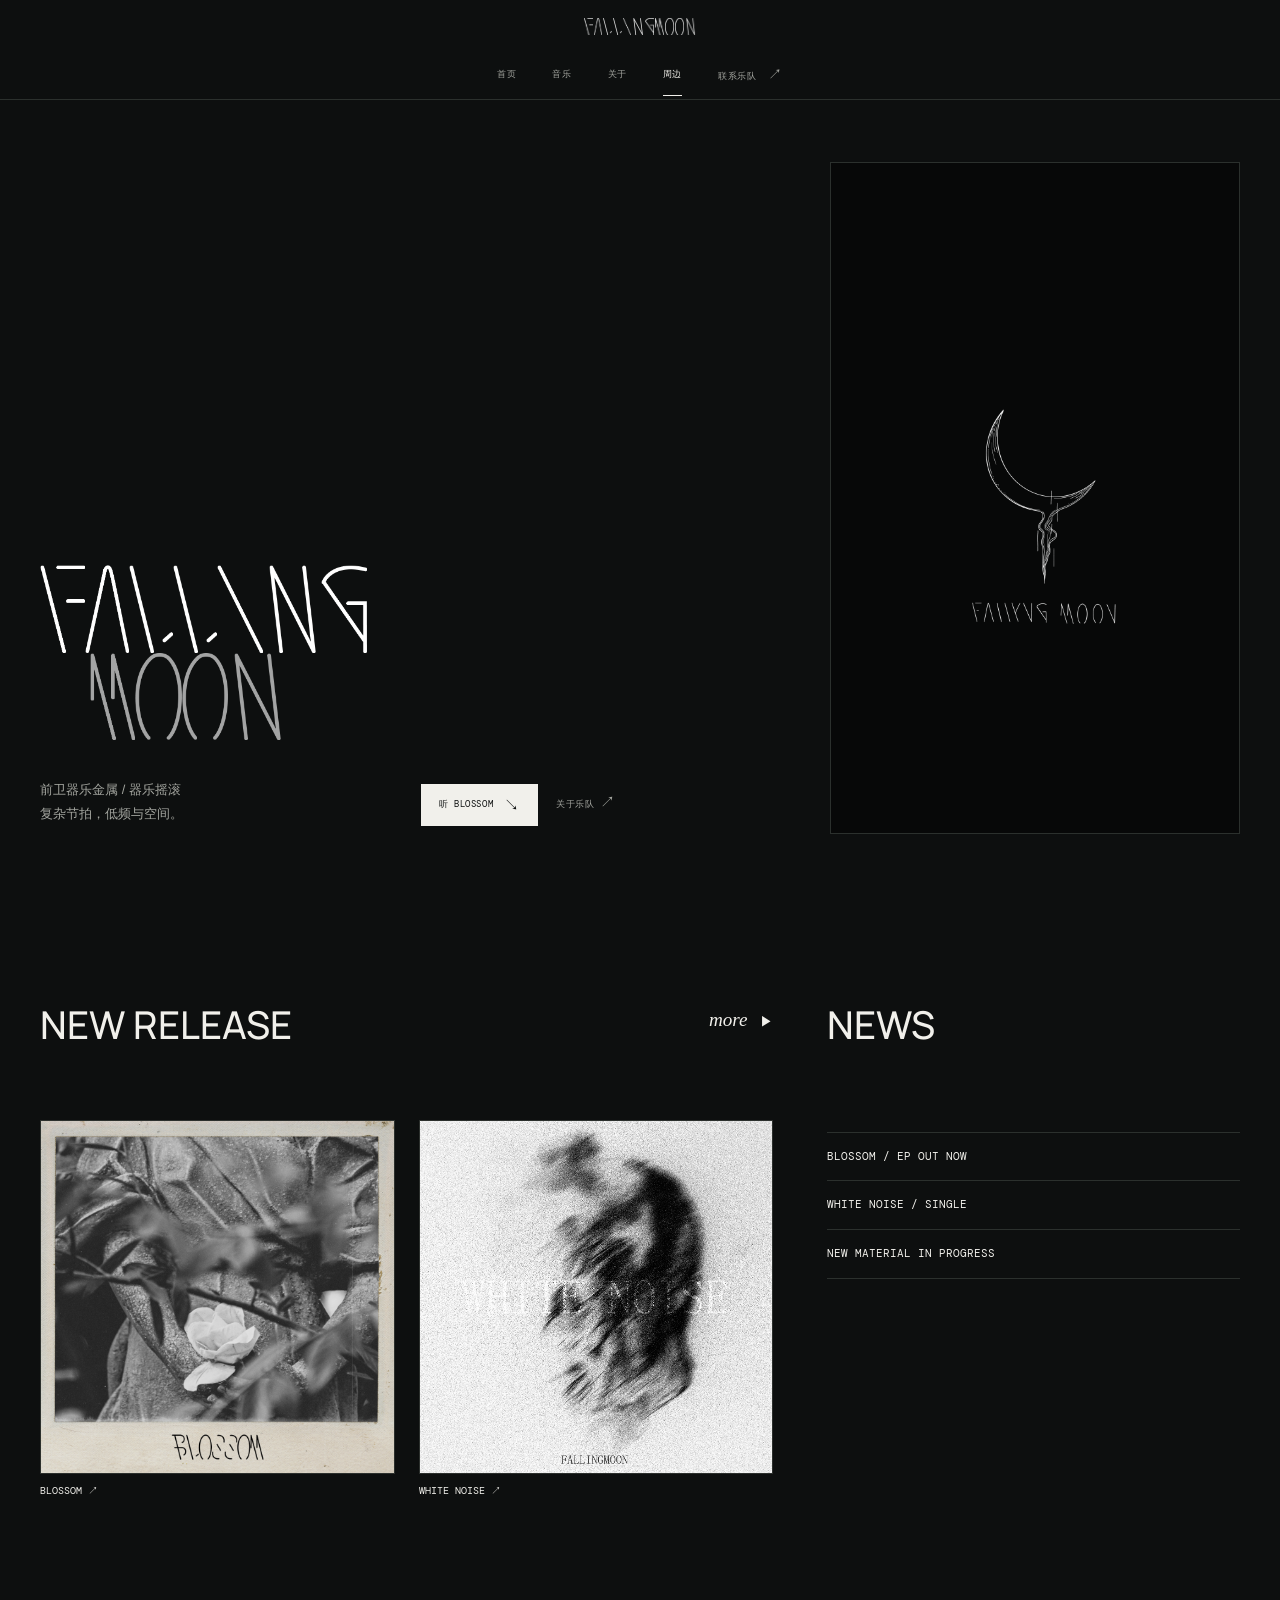
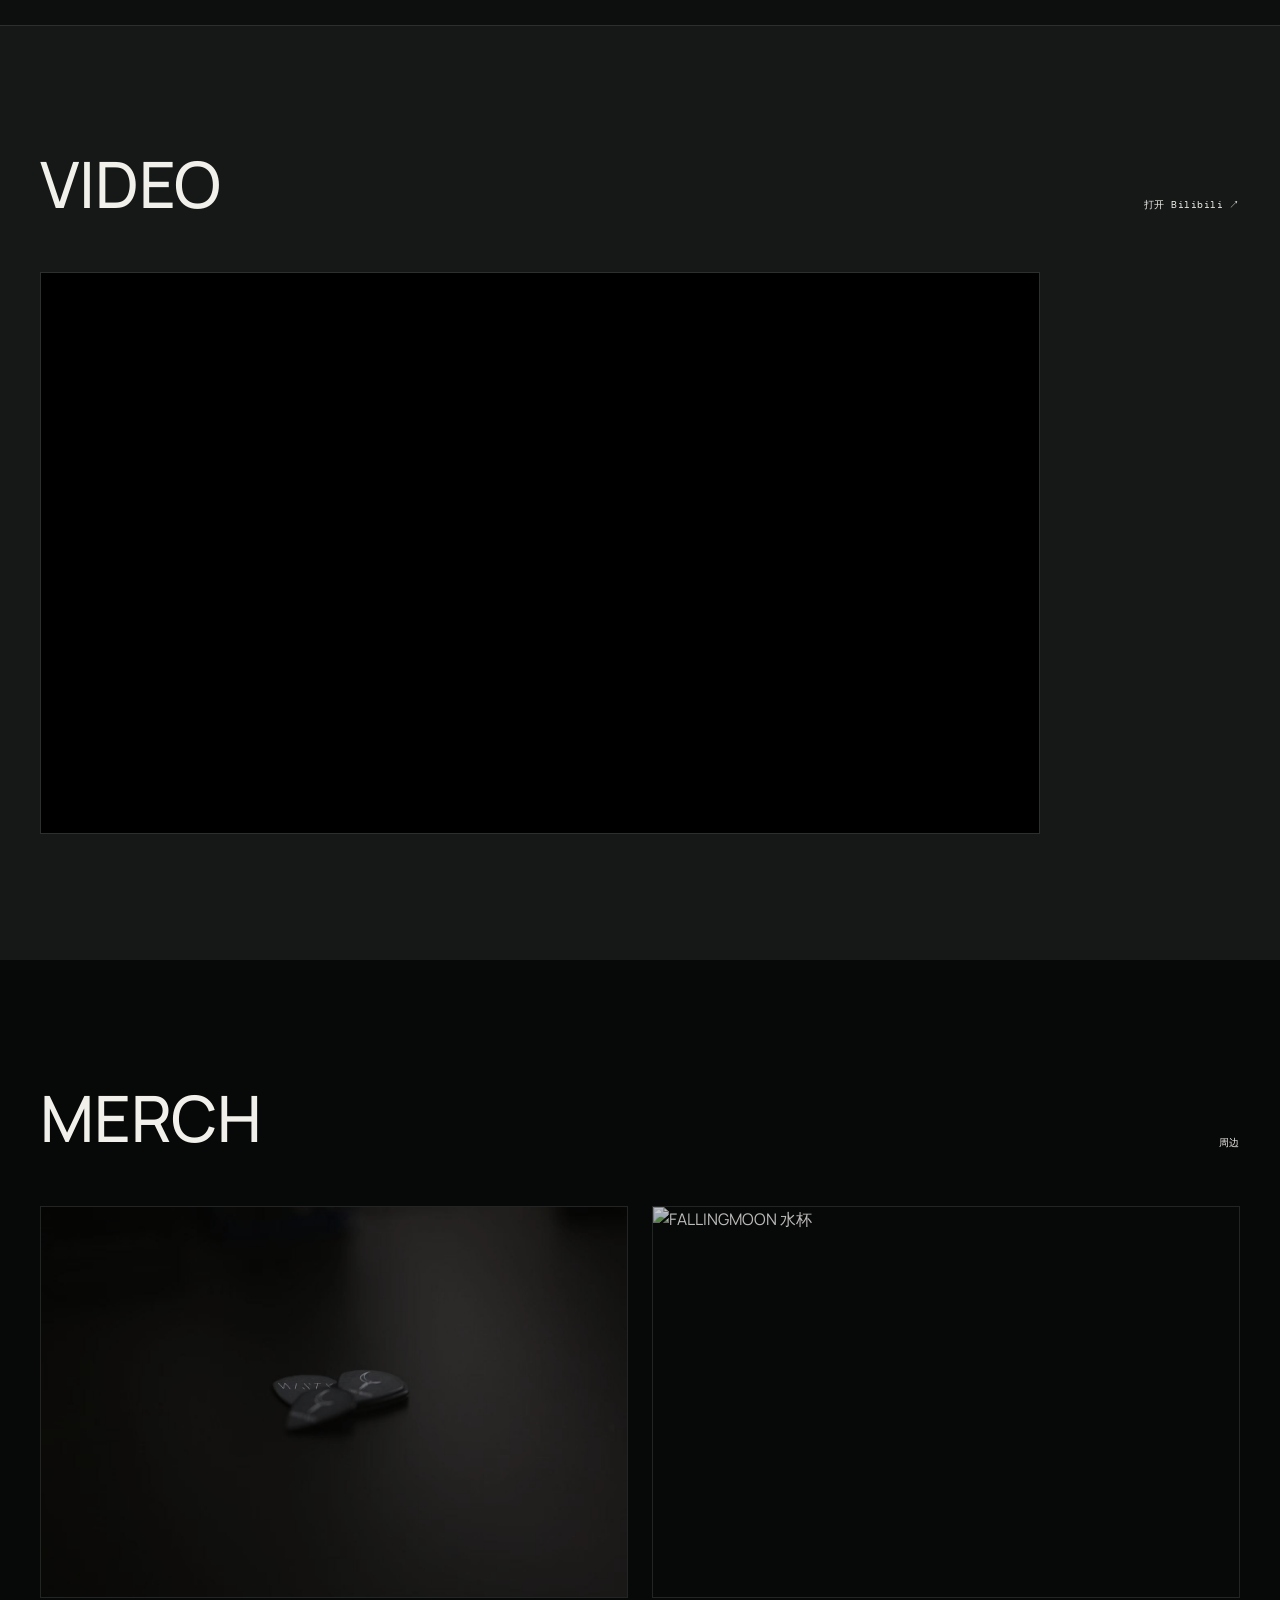
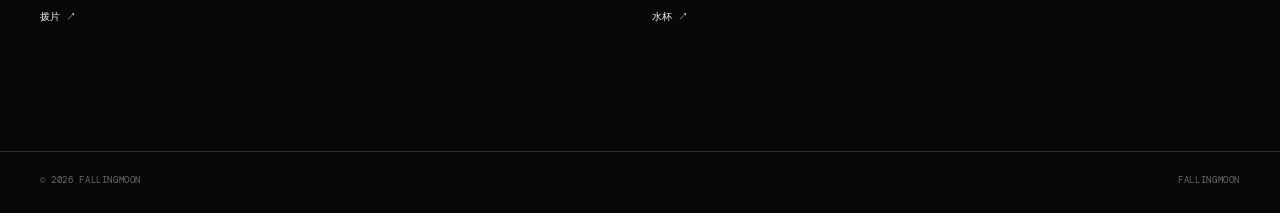
==== index.html @ 1faabf39 "Add files via upload" ====
<!doctype html>
<html lang="zh-CN">

<head>
  <meta charset="UTF-8">
  <meta name="viewport" content="width=device-width, initial-scale=1.0">
  <meta name="description" content="FALLINGMOON 官方网站。前卫器乐金属摇滚。">
  <meta name="theme-color" content="#0d0f0f">
  <meta property="og:title" content="FALLINGMOON — Official">
  <meta property="og:description" content="Progressive instrumental metal rock from China.">
  <meta property="og:type" content="website">
  <title>FALLINGMOON — Official</title>
  <link rel="icon" type="image/png" href="img/FALLINGMOON.png">
  <link rel="stylesheet" href="styles.css">
</head>

<body>
  <header class="site-header" id="siteHeader">
    <nav class="site-nav shell" aria-label="主导航">
      <a class="brand" href="#top" aria-label="回到首页">
        <span class="brand__name brand__glyph-word" data-glyph-word="FALLINGMOON" aria-label="FALLINGMOON"></span>
      </a>

      <button class="menu-toggle" id="menuToggle" type="button" aria-label="打开导航" aria-expanded="false">
        <span></span><span></span>
      </button>

      <div class="nav-panel" id="navPanel">
        <a class="nav-link is-active" href="index.html">首页</a>
        <a class="nav-link" href="music.html">音乐</a>
        <a class="nav-link" href="about.html">关于</a>
        <a class="nav-link" href="#merch">周边</a>
        <a class="nav-link nav-link--contact" href="contact.html">联系乐队 <span>↗</span></a>
      </div>

    </nav>
  </header>

  <main id="top">
    <section class="hero" aria-labelledby="heroTitle">
      <div class="hero__image-wrap" aria-hidden="true">
        <img class="hero__image" src="img/FALLINGMOON.png" alt="FALLINGMOON 标志图">
      </div>
      <div class="hero__content shell">
        <h1 class="hero__title" id="heroTitle" aria-label="FALLINGMOON">
          <span class="hero__glyph-row" data-glyph-word="FALLING" aria-hidden="true"></span>
          <span class="hero__glyph-row hero__glyph-row--outline" data-glyph-word="MOON" aria-hidden="true"></span>
        </h1>
        <div class="hero__bottom">
          <p class="hero__lead">前卫器乐金属 / 器乐摇滚<br>复杂节拍，低频与空间。</p>
          <div class="hero__actions">
            <a class="button button--dark" href="#music">听 BLOSSOM <span>↘</span></a>
            <a class="text-link" href="about.html">关于乐队 <span>↗</span></a>
          </div>
        </div>
      </div>
    </section>

    <section class="section music-section" id="music" aria-labelledby="musicTitle">
      <div class="shell">
        <div class="home-overview reveal">
          <article class="overview-block overview-release">
            <div class="overview-heading"><h2 id="musicTitle">NEW RELEASE</h2><a href="music.html" aria-label="查看全部音乐">more <span>▶</span></a></div>
            <div class="release-gallery" id="release-details">
              <a class="release-gallery__item" href="music.html"><img src="img/封面/EP/BLOSSOM.jpg" alt="BLOSSOM EP 封面"><span>BLOSSOM ↗</span></a>
              <a class="release-gallery__item" href="music.html"><img src="img/封面/单曲/WHITE NOISE_封面.jpg" alt="WHITE NOISE 单曲封面"><span>WHITE NOISE ↗</span></a>
            </div>
          </article>

          <article class="overview-block overview-news">
            <div class="overview-heading"><h2>NEWS</h2></div>
            <ul>
              <li><a href="#release-details">BLOSSOM / EP OUT NOW</a></li>
              <li><a href="#release-details">WHITE NOISE / SINGLE</a></li>
              <li><a href="about.html">NEW MATERIAL IN PROGRESS</a></li>
            </ul>
          </article>
        </div>
      </div>
    </section>

    <section class="video-section section" id="video" aria-labelledby="videoTitle">
      <div class="shell">
        <div class="section-heading section-heading--row">
          <h2 id="videoTitle">VIDEO</h2>
          <a class="section-link" href="https://www.bilibili.com/video/BV14JcdehEM6/" target="_blank" rel="noopener">打开 Bilibili ↗</a>
        </div>
        <div class="video-frame">
          <iframe src="https://player.bilibili.com/player.html?bvid=BV14JcdehEM6&amp;page=1&amp;danmaku=0" title="FALLINGMOON 视频" scrolling="no" border="0" frameborder="no" framespacing="0" allowfullscreen="true"></iframe>
        </div>
      </div>
    </section>

    <section class="merch-section section" id="merch" aria-labelledby="merchTitle">
      <div class="shell">
        <div class="section-heading section-heading--row">
          <h2 id="merchTitle">MERCH</h2>
          <span class="section-link">周边</span>
        </div>
        <div class="merch-grid">
          <a class="merch-card merch-card--pick" href="周边物料/拨片.jpg" target="_blank" rel="noopener">
            <img src="周边物料/拨片.jpg" alt="FALLINGMOON 拨片">
            <span>拨片 ↗</span>
          </a>
          <a class="merch-card merch-card--cup" href="周边物料/水杯.jpg" target="_blank" rel="noopener">
            <img src="周边物料/水杯.jpg" alt="FALLINGMOON 水杯">
            <span>水杯 ↗</span>
          </a>
        </div>
      </div>
    </section>
  </main>

  <footer class="site-footer">
    <div class="shell site-footer__inner">
      <span>© 2026 FALLINGMOON</span>
      <span>FALLINGMOON</span>
    </div>
  </footer>

  <script src="script.js"></script>
</body>

</html>
---- styles.css ----
@import url('https://fonts.googleapis.com/css2?family=DM+Mono:wght@400;500&family=Manrope:wght@400;500;600;700;800&display=swap');

:root {
  --paper: #f0efeb;
  --ink: #111211;
  --soft: #62635e;
  --muted: #8e8f88;
  --line: #d5d4ce;
  --dark: #111211;
  --dark-soft: #1a1b1a;
  --dark-line: rgba(240, 239, 235, 0.18);
  --red: var(--ink);
  --shell: min(1180px, calc(100% - 88px));
  --sans: 'Manrope', 'Microsoft YaHei', 'PingFang SC', Arial, sans-serif;
  --mono: 'DM Mono', 'Microsoft YaHei', 'PingFang SC', monospace;
  --ease: cubic-bezier(0.22, 1, 0.36, 1);
}

* { box-sizing: border-box; }
html { overflow-x: hidden; scroll-behavior: smooth; font-size: 16px; }
body { margin: 0; overflow-x: hidden; color: var(--ink); background: var(--paper); font-family: var(--sans); line-height: 1.5; -webkit-font-smoothing: antialiased; }
body.nav-open { overflow: hidden; }
::selection { color: var(--paper); background: var(--red); }
a { color: inherit; text-decoration: none; }
button { font: inherit; }
img { display: block; max-width: 100%; }
.shell { width: var(--shell); margin-inline: auto; }

.brand__name, .nav-link, .header-cta, .button, .text-link, .release-feature__meta, .release-card__number, .live-row__date span, .site-footer {
  font-family: var(--mono);
  letter-spacing: 0.07em;
  text-transform: uppercase;
}

.site-header { position: relative; z-index: 20; border-bottom: 1px solid var(--line); color: var(--ink); background: var(--paper); }
.site-nav { position: relative; display: grid; grid-template-columns: 1fr auto 1fr; grid-template-rows: auto auto; align-items: center; padding-top: 22px; }
.site-nav::before { position: absolute; top: 0; left: 50%; width: 1px; height: 8px; background: var(--line); content: ''; }
.brand { grid-column: 2; display: inline-flex; align-items: center; justify-content: center; gap: 9px; width: fit-content; margin: 0 auto 18px; }
.brand__name { color: var(--ink); font-size: 0.78rem; letter-spacing: 0.17em; }
.brand__glyph-word { display: flex; align-items: center; height: 17px; gap: 1px; }
.brand__glyph-word img { width: auto; height: 100%; filter: none; opacity: 0.9; }
.nav-panel { grid-column: 1 / -1; display: flex; align-items: center; justify-content: center; gap: 42px; padding: 13px 0 15px; border-top: 1px solid var(--line); }
.nav-link { position: relative; color: var(--soft); font-size: 0.59rem; transition: color 0.25s ease; }
.nav-link:hover, .nav-link.is-active { color: var(--ink); }
.nav-link.is-active::after { position: absolute; right: 0; bottom: -16px; left: 0; height: 1px; background: var(--ink); content: ''; }
.nav-link small { display: none; }
.nav-link--contact { color: var(--red); }
.nav-link span, .header-cta span { margin-left: 6px; font-family: var(--sans); font-size: 0.9rem; }
.header-cta { position: absolute; right: 0; bottom: 16px; color: var(--soft); font-size: 0.57rem; transition: color 0.25s ease; }
.header-cta:hover { color: var(--ink); }
.menu-toggle { display: none; }

.hero { position: relative; min-height: 720px; height: min(88vh, 840px); overflow: hidden; color: var(--paper); background: var(--dark); }
.hero__image-wrap { position: absolute; z-index: 0; top: 68px; right: 0; bottom: 0; width: min(54vw, 690px); overflow: hidden; background: var(--dark-soft); }
.hero__image-wrap::after { position: absolute; inset: 0; background: rgba(17, 18, 17, 0.08); content: ''; pointer-events: none; }
.hero__image { width: 100%; height: 100%; object-fit: cover; filter: grayscale(0.3) saturate(0.75) contrast(1.06); transform: scale(1.02); transition: transform 1.2s var(--ease); }
.hero:hover .hero__image { transform: scale(1.04); }
.hero__content { position: relative; z-index: 1; display: flex; flex-direction: column; height: 100%; padding-top: 100px; padding-bottom: 45px; }
.hero__title { display: flex; flex-direction: column; gap: 0; width: 55%; margin: auto 0 43px -5px; font-size: clamp(4.8rem, 10vw, 10.2rem); line-height: 0.76; }
.hero__title .hero__glyph-row { display: flex; align-items: stretch; height: 0.76em; gap: 0; margin-left: 0 !important; color: initial; -webkit-text-stroke: 0; }
.hero__title .hero__glyph-row--outline { margin-left: 0.43em !important; opacity: 0.76; }
.hero__glyph-row img { width: auto; height: 100%; filter: invert(1); object-fit: contain; }
.hero__bottom { display: flex; align-items: flex-end; justify-content: space-between; width: 53%; gap: 25px; }
.hero__lead { margin: 0; color: rgba(240, 239, 235, 0.72); font-size: 0.87rem; line-height: 1.9; }
.hero__actions { display: flex; align-items: center; gap: 20px; }
.button { display: inline-flex; align-items: center; justify-content: center; gap: 11px; min-height: 42px; padding: 0 17px; border: 1px solid transparent; font-size: 0.58rem; transition: background 0.3s ease, color 0.3s ease, transform 0.3s var(--ease); }
.button:hover { transform: translateY(-2px); }
.button span, .text-link span { font-family: var(--sans); font-size: 0.95rem; line-height: 0; }
.button--lime { color: var(--ink); background: var(--paper); }
.button--lime:hover { color: var(--paper); background: var(--red); }
.button--dark { color: var(--paper); border-color: rgba(240, 239, 235, 0.45); background: transparent; }
.button--dark:hover { color: var(--ink); border-color: var(--paper); background: var(--paper); }
.text-link { color: rgba(240, 239, 235, 0.66); font-size: 0.58rem; transition: color 0.25s ease; }
.text-link:hover { color: var(--paper); }
.hero__stamp { display: none; }
.section { padding: 150px 0; }
.music-section, .live-section { background: var(--paper); }
.section-heading { position: relative; margin-bottom: 74px; }
.section-heading h2 { max-width: 820px; margin: 0; color: var(--ink); font-size: clamp(2.5rem, 5vw, 5rem); font-weight: 500; letter-spacing: 0; line-height: 1; }
.section-heading h2 span { color: var(--muted); font-size: 0.38em; font-weight: 400; letter-spacing: 0; }

.release-feature { display: grid; grid-template-columns: minmax(320px, 0.92fr) minmax(390px, 1.08fr); min-height: 500px; background: transparent; }
.release-feature__visual { position: relative; min-height: 500px; overflow: hidden; background: #d8d7d1; }
.release-feature__visual::after { position: absolute; inset: 0; background: rgba(17, 18, 17, 0.05); content: ''; }
.release-feature__visual img { width: 100%; height: 100%; object-fit: cover; transition: transform 1s var(--ease); }
.release-feature:hover .release-feature__visual img { transform: scale(1.03); }
.release-feature__index, .release-feature__badge { position: absolute; z-index: 1; color: var(--ink); font-family: var(--mono); font-size: 0.57rem; letter-spacing: 0.08em; }
.release-feature__index { top: 18px; left: 19px; }
.release-feature__badge { right: 19px; bottom: 18px; color: var(--paper); }
.release-feature__body { display: flex; flex-direction: column; justify-content: space-between; padding: 22px 0 10px 72px; }
.release-feature__meta { display: flex; gap: 17px; color: var(--muted); font-size: 0.57rem; }
.release-glyph-title { display: flex; align-items: stretch; height: clamp(4rem, 8.4vw, 8rem); gap: 1px; margin: 35px 0 0 -4px !important; }
.release-glyph-title img { width: auto; height: 100%; filter: none; object-fit: contain; }
.release-glyph-title--small { height: 1.35rem; margin: 8px 0 0 !important; }
.release-feature__desc { max-width: 400px; margin: 28px 0 0; color: var(--soft); font-size: 0.86rem; line-height: 1.9; }
.release-feature__rule { width: 100%; height: 1px; margin-top: auto; background: var(--line); }
.release-feature__footer { display: flex; align-items: flex-end; justify-content: space-between; gap: 20px; padding-top: 23px; }
.release-feature__footer p { margin: 7px 0 0; color: var(--soft); font-size: 0.63rem; }
.release-feature__footer .button--dark { color: var(--ink); border-color: var(--ink); }
.release-feature__footer .button--dark:hover { color: var(--paper); border-color: var(--ink); background: var(--ink); }

.release-grid { display: grid; grid-template-columns: minmax(280px, 0.7fr) minmax(260px, 0.3fr); gap: 55px; margin-top: 105px; }
.release-card__image { position: relative; aspect-ratio: 1.6; overflow: hidden; background: #dddcd6; }
.release-card__image img { width: 100%; height: 100%; object-fit: cover; filter: grayscale(0.68); transition: transform 0.9s var(--ease), filter 0.5s ease; }
.release-card:hover .release-card__image img { transform: scale(1.04); filter: grayscale(0); }
.release-card__number { position: absolute; top: 15px; left: 17px; color: var(--ink); font-size: 0.57rem; }
.release-card__play { position: absolute; right: 17px; bottom: 15px; display: grid; width: 35px; height: 35px; place-items: center; color: var(--paper); background: var(--ink); font-size: 0.95rem; transition: transform 0.3s var(--ease), background 0.3s ease; }
.release-card__play:hover { color: var(--ink); background: var(--paper); transform: rotate(45deg); }
.release-card__info { display: flex; align-items: flex-start; justify-content: space-between; padding-top: 15px; }
.release-card__info h3 { margin: 8px 0 0; color: var(--ink); font-size: 1.32rem; font-weight: 500; letter-spacing: 0; }
.release-card__arrow { color: var(--ink); font-size: 1.1rem; }
.release-note { display: flex; flex-direction: column; justify-content: space-between; padding: 12px 0 5px; border-top: 1px solid var(--line); }
.release-note__mark { color: var(--ink); font-family: Georgia, serif; font-size: 4rem; line-height: 0.6; }
.release-note p { margin: 0; color: var(--ink); font-size: 0.94rem; line-height: 1.85; }

.about-section { display: grid; grid-template-columns: minmax(400px, 0.9fr) minmax(420px, 1.1fr); align-items: stretch; padding: 0; color: var(--paper); background: var(--dark); }
.about-section__image { position: relative; min-height: 730px; overflow: hidden; }
.about-section__image::after { position: absolute; inset: 0; background: rgba(17, 18, 17, 0.2); content: ''; }
.about-section__image img { width: 100%; height: 100%; object-fit: cover; filter: grayscale(1) contrast(1.1); }
.about-section__body { display: flex; flex-direction: column; justify-content: center; padding-top: 90px; padding-bottom: 90px; }
.about-section__body h2 { max-width: 650px; margin: 0 0 30px; color: var(--paper); font-size: clamp(2.5rem, 5vw, 4.8rem); font-weight: 500; letter-spacing: 0; line-height: 1; }
.about-section__body h2 em, .contact-section h2 em { color: var(--paper); font-style: normal; }
.about-section__copy { max-width: 440px; color: rgba(240, 239, 235, 0.66); font-size: 0.85rem; line-height: 2; }
.about-section__facts { display: grid; grid-template-columns: repeat(3, 1fr); gap: 18px; max-width: 550px; margin-top: 63px; padding-top: 17px; border-top: 1px solid var(--dark-line); }
.about-section__facts strong { display: block; color: var(--paper); font-size: 0.66rem; font-weight: 400; line-height: 1.7; }

.section-heading--row { display: flex; align-items: flex-end; justify-content: space-between; }
.live-list { border-top: 1px solid var(--line); }
.live-row { display: grid; grid-template-columns: 150px 1fr 150px; align-items: center; gap: 22px; min-height: 108px; border-bottom: 1px solid var(--line); transition: padding 0.3s var(--ease), background 0.3s ease; }
.live-row:hover { padding-inline: 14px; background: #e7e6e0; }
.live-row__date { display: flex; align-items: baseline; gap: 9px; }
.live-row__date strong { color: var(--ink); font-size: 2.65rem; font-weight: 500; letter-spacing: 0; line-height: 1; }
.live-row__date span { color: var(--muted); font-size: 0.56rem; }
.live-row__place strong { display: block; color: var(--ink); font-size: 0.93rem; font-weight: 500; letter-spacing: 0; }
.live-row__place span { display: block; margin-top: 5px; color: var(--soft); font-size: 0.71rem; }
.live-row__link { justify-self: end; color: var(--ink); font-family: var(--mono); font-size: 0.6rem; }
.live-row__link span { margin-left: 6px; font-family: var(--sans); font-size: 0.95rem; }
.live-row__link:hover { color: var(--red); }
.live-row__link--muted { color: var(--muted); }

.contact-section { position: relative; min-height: 590px; overflow: hidden; color: var(--ink); background: var(--paper); }
.contact-section__orbit { display: none; }
.contact-section__inner { display: flex; flex-direction: column; justify-content: center; min-height: 590px; }
.contact-section h2 { max-width: 650px; margin: 0 0 25px; color: var(--ink); font-size: clamp(2.6rem, 5vw, 5.2rem); font-weight: 500; letter-spacing: 0; line-height: 1; }
.contact-section h2 em { color: var(--ink); }
.contact-section__copy { max-width: 360px; margin: 0; color: var(--soft); font-size: 0.84rem; line-height: 1.9; }
.contact-section__email { width: fit-content; margin-top: 38px; padding-bottom: 6px; color: var(--ink); border-bottom: 1px solid var(--ink); font-family: var(--mono); font-size: clamp(0.63rem, 1.15vw, 0.84rem); letter-spacing: 0.05em; }
.contact-section__email span { margin-left: 8px; font-family: var(--sans); font-size: 1rem; }
.contact-section__links { display: flex; gap: 22px; margin-top: 38px; }
.contact-section__links a { color: var(--soft); font-family: var(--mono); font-size: 0.58rem; transition: color 0.25s ease; }
.contact-section__links a:hover { color: var(--ink); }
.contact-section__links span { margin-left: 4px; color: var(--ink); font-family: var(--sans); font-size: 0.86rem; }

.site-footer { padding: 22px 0 25px; color: var(--muted); background: var(--dark); font-size: 0.55rem; }
.site-footer__inner { display: flex; justify-content: space-between; gap: 20px; }
.reveal, .reveal.is-visible { opacity: 1; transform: none; }

.music-section .section-heading, .music-section .release-feature, .music-section .release-grid { display: none; }
.home-overview { display: grid; grid-template-columns: 1.18fr 0.84fr 1.16fr; gap: 68px; min-height: 520px; }
.overview-heading { display: flex; align-items: flex-start; justify-content: space-between; min-height: 58px; }
.overview-heading h2 { margin: 0; color: var(--ink); font-size: clamp(2rem, 3.1vw, 3.35rem); font-weight: 500; letter-spacing: 0; line-height: 0.98; }
.overview-heading a, .overview-more { color: var(--ink); font-family: Georgia, serif; font-size: 1.2rem; font-style: italic; }
.overview-heading a span, .overview-more span { display: inline-block; margin-left: 8px; font-family: var(--sans); font-size: 0.82rem; font-style: normal; }
.overview-release__cover { display: block; width: min(100%, 300px); margin: 105px auto 0; }
.overview-release__cover img { width: 100%; aspect-ratio: 1; object-fit: cover; filter: grayscale(0.4); transition: transform 0.8s var(--ease), filter 0.5s ease; }
.overview-release__cover:hover img { filter: grayscale(0); transform: translateY(-6px); }
.overview-release__caption { display: flex; align-items: flex-end; justify-content: space-between; width: min(100%, 300px); margin: 10px auto 0; color: var(--ink); font-family: var(--mono); font-size: 0.72rem; }
.release-glyph-title--tiny { height: 1.55rem; margin: 0 !important; }
.overview-live__event { display: flex; flex-direction: column; gap: 8px; margin-top: 113px; color: var(--ink); }
.overview-live__event span, .overview-live__event small { color: var(--soft); font-family: var(--mono); font-size: 0.68rem; }
.overview-live__event strong { font-size: 1rem; font-weight: 500; }
.overview-live__event small { font-family: var(--sans); font-size: 0.78rem; }
.overview-more { display: inline-block; margin-top: 116px; font-size: 1rem; }
.overview-news ul { margin: 112px 0 0; padding: 0; list-style: none; }
.overview-news li { display: block; padding: 16px 0; border-bottom: 1px solid var(--line); color: var(--ink); font-family: var(--mono); font-size: 0.66rem; }
.overview-news li:first-child { border-top: 1px solid var(--line); }
.overview-news li a { transition: color 0.25s ease; }
.overview-news li a:hover { color: var(--red); }
.release-gallery { display: grid; grid-template-columns: 1.28fr 0.86fr; align-items: start; gap: 42px; max-width: 920px; margin-top: 110px; }
.release-gallery__item { position: relative; display: block; overflow: hidden; }
.release-gallery__item img { width: 100%; aspect-ratio: 1.12; object-fit: cover; filter: grayscale(0.52); transition: transform 0.8s var(--ease), filter 0.5s ease; }
.release-gallery__item--large img { aspect-ratio: 1.48; }
.release-gallery__item:hover img { filter: grayscale(0); transform: scale(1.03); }
.release-gallery__item span { display: block; margin-top: 10px; color: var(--ink); font-family: var(--mono); font-size: 0.61rem; }

@media (max-width: 980px) {
  :root { --shell: min(100% - 48px, 760px); }
  .nav-panel { gap: 25px; }
  .header-cta { display: none; }
  .hero__image-wrap { width: 55vw; }
  .hero__title { width: 55%; }
  .release-feature { grid-template-columns: 0.82fr 1.18fr; }
  .release-feature__body { padding-left: 42px; }
  .about-section { grid-template-columns: 0.84fr 1.16fr; }
  .about-section__body { padding-inline: 48px; }
}

@media (max-width: 720px) {
  :root { --shell: calc(100% - 40px); }
  .site-nav { display: flex; height: 68px; padding: 0; }
  .site-nav::before { display: none; }
  .brand { margin: 0; }
  .brand__glyph-word { height: 15px; }
  .menu-toggle { position: relative; z-index: 3; display: block; width: 38px; height: 38px; margin-left: auto; padding: 0; border: 1px solid var(--line); background: transparent; color: var(--ink); cursor: pointer; }
  .menu-toggle span { display: block; width: 14px; height: 1px; margin: 5px auto; background: currentColor; transition: transform 0.3s var(--ease); }
  .menu-toggle.is-open span:first-child { transform: translateY(3px) rotate(45deg); }
  .menu-toggle.is-open span:last-child { transform: translateY(-3px) rotate(-45deg); }
  .nav-panel { position: fixed; z-index: 2; inset: 0; display: flex; flex-direction: column; align-items: flex-start; justify-content: center; gap: 25px; padding: 40px; border: 0; background: var(--paper); transform: translateX(100%); transition: transform 0.55s var(--ease); }
  .nav-panel.is-open { transform: translateX(0); }
  .nav-link { color: var(--ink); font-family: var(--sans); font-size: 1.03rem; font-weight: 500; }
  .nav-link small { display: inline; margin-left: 7px; color: var(--red); font-family: var(--mono); font-size: 0.57rem; }
  .nav-link.is-active::after { bottom: -7px; }
  .hero { min-height: 730px; height: calc(100svh - 68px); }
  .hero__image-wrap { top: 158px; right: 20px; bottom: auto; width: calc(100% - 40px); height: 360px; }
  .hero__content { position: relative; padding-top: 43px; padding-bottom: 32px; }
  .hero__title { display: none; }
  .hero__bottom { position: absolute; right: 0; bottom: 30px; left: 0; display: block; width: 100%; }
  .hero__lead { font-size: 0.82rem; }
  .hero__actions { align-items: flex-start; flex-direction: column; gap: 16px; margin-top: 22px; }
  .section { padding: 91px 0; }
  .section-heading { margin-bottom: 47px; }
  .section-heading h2 { font-size: clamp(2.5rem, 13vw, 4.3rem); }
  .release-feature { display: block; min-height: 0; }
  .release-feature__visual { min-height: 0; aspect-ratio: 1 / 1.05; }
  .release-feature__body { min-height: 405px; padding: 28px 0 0; }
  .release-glyph-title { height: clamp(3.7rem, 20vw, 6.1rem); }
  .release-glyph-title--small { height: 1.1rem; }
  .release-feature__desc { margin-top: 21px; font-size: 0.82rem; }
  .release-feature__footer { align-items: flex-start; flex-direction: column; padding-top: 18px; }
  .release-feature__footer .button { width: 100%; }
  .release-grid { grid-template-columns: 1fr; gap: 42px; margin-top: 82px; }
  .release-card__image { aspect-ratio: 1.3; }
  .release-note { min-height: 170px; }
  .about-section { display: block; }
  .about-section__image { min-height: 420px; }
  .about-section__body { min-height: 610px; padding-top: 78px; padding-bottom: 78px; }
  .about-section__body h2 { font-size: clamp(2.5rem, 13vw, 4.3rem); }
  .about-section__facts { grid-template-columns: 1fr 1fr; gap: 25px 14px; margin-top: 50px; }
  .about-section__facts div:last-child { grid-column: 1 / -1; }
  .section-heading--row { display: block; }
  .live-row { grid-template-columns: 1fr auto; gap: 11px 18px; min-height: 148px; padding: 19px 0; }
  .live-row:hover { padding-inline: 0; background: transparent; }
  .live-row__date { grid-column: 1 / -1; }
  .live-row__date strong { font-size: 2.2rem; }
  .live-row__link { grid-column: 2; justify-self: end; }
  .contact-section, .contact-section__inner { min-height: 600px; }
  .contact-section__inner { padding-top: 82px; padding-bottom: 82px; }
  .contact-section h2 { font-size: clamp(2.7rem, 14vw, 4.5rem); }
  .contact-section__email { margin-top: 34px; font-size: 0.62rem; }
  .contact-section__links { flex-wrap: wrap; gap: 15px 18px; margin-top: 35px; }
  .site-footer__inner { flex-direction: column; gap: 8px; }

  .home-overview { grid-template-columns: 1fr; gap: 80px; min-height: 0; }
  .overview-heading { min-height: 46px; }
  .overview-release__cover { margin-top: 46px; }
  .overview-live__event { margin-top: 50px; }
  .overview-more { margin-top: 44px; }
  .overview-news ul { margin-top: 44px; }
  .release-gallery { grid-template-columns: 1fr; gap: 42px; max-width: none; margin-top: 90px; }
}

:root {
  --paper: #0d0f0f;
  --ink: #f1f0eb;
  --soft: #a3a59f;
  --muted: #676b66;
  --line: #2b302d;
  --dark: #070808;
  --dark-soft: #151817;
  --dark-line: rgba(241, 240, 235, 0.18);
}

body { color: var(--ink); background: var(--paper); }
::selection { color: var(--paper); background: var(--ink); }
.site-header { color: var(--ink); border-color: var(--line); background: var(--paper); }
.brand__name, .nav-link { color: var(--ink); }
.brand__glyph-word img, .hero__glyph-row img { filter: invert(1); }
.nav-link { color: var(--soft); }
.nav-link:hover, .nav-link.is-active, .nav-link--contact { color: var(--ink); }
.nav-link.is-active::after { background: var(--ink); }
.hero { color: var(--ink); background: var(--paper); }
.hero__image-wrap { border: 1px solid var(--line); background: #050606; }
.hero__image { filter: none; }
.hero__title { color: var(--ink); }
.hero__title .hero__glyph-row--outline { opacity: 0.55; }
.hero__lead, .text-link { color: var(--soft); }
.text-link:hover { color: var(--ink); }
.button--dark { color: var(--paper); border-color: var(--ink); background: var(--ink); }
.button--dark:hover { color: var(--ink); border-color: var(--ink); background: transparent; }
.section, .music-section, .live-section { color: var(--ink); background: var(--paper); }
.overview-heading h2, .section-heading h2 { color: var(--ink); }
.overview-heading a, .overview-more, .section-link { color: var(--ink); }
.overview-news li { border-color: var(--line); color: var(--ink); }
.overview-news li a:hover { color: var(--soft); }
.home-overview { grid-template-columns: minmax(0, 1.28fr) minmax(260px, 0.72fr); gap: 76px; min-height: 0; }
.overview-release .release-gallery { grid-template-columns: repeat(2, minmax(0, 1fr)); gap: 24px; max-width: none; margin: 66px 0 0; }
.release-gallery__item { overflow: visible; }
.release-gallery__item img { aspect-ratio: 1; filter: grayscale(0.2); border: 1px solid var(--line); }
.release-gallery__item:hover img { filter: grayscale(0); transform: translateY(-4px); }
.release-gallery__item span { color: var(--ink); }
.overview-news ul { margin-top: 66px; }

.video-section { border-top: 1px solid var(--line); background: var(--dark-soft); }
.video-section .section-heading { align-items: baseline; }
.section-link { font-family: var(--mono); font-size: 0.62rem; letter-spacing: 0.05em; }
.video-frame { width: min(100%, 1000px); margin-top: 40px; aspect-ratio: 16 / 9; overflow: hidden; border: 1px solid var(--line); background: #000; }
.video-frame iframe { width: 100%; height: 100%; border: 0; }

.merch-section { background: var(--dark); }
.merch-grid { display: grid; grid-template-columns: repeat(2, minmax(0, 1fr)); gap: 24px; margin-top: 42px; }
.merch-card { display: block; color: var(--ink); }
.merch-card img { width: 100%; aspect-ratio: 1.5; object-fit: cover; border: 1px solid var(--line); filter: grayscale(0.35) brightness(0.78); transition: filter 0.4s ease, transform 0.6s var(--ease); }
.merch-card:hover img { filter: grayscale(0) brightness(0.95); transform: translateY(-4px); }
.merch-card span { display: block; margin-top: 12px; color: var(--ink); font-family: var(--mono); font-size: 0.62rem; }
.site-footer { color: var(--muted); border-top: 1px solid var(--line); background: var(--dark); }

.subpage-main { min-height: calc(100vh - 118px); background: var(--paper); }
.subpage-hero { padding: 116px 0 84px; border-bottom: 1px solid var(--line); }
.subpage-kicker { margin: 0 0 28px; color: var(--soft); font-family: var(--mono); font-size: 0.62rem; letter-spacing: 0.06em; }
.subpage-title { margin: 0; color: var(--ink); font-size: clamp(3.8rem, 9vw, 9rem); font-weight: 500; letter-spacing: 0; line-height: 0.9; }
.subpage-copy { max-width: 480px; margin: 34px 0 0; color: var(--soft); font-size: 0.9rem; line-height: 2; }
.music-archive { padding-top: 96px; padding-bottom: 130px; }
.music-archive-grid { display: grid; grid-template-columns: repeat(3, minmax(0, 1fr)); gap: 28px; }
.music-archive-card { display: block; color: var(--ink); }
.music-archive-card img { width: 100%; aspect-ratio: 1; object-fit: cover; border: 1px solid var(--line); filter: grayscale(0.2); transition: filter 0.4s ease, transform 0.6s var(--ease); }
.music-archive-card:hover img { filter: grayscale(0); transform: translateY(-5px); }
.music-archive-card__name { display: flex; align-items: center; justify-content: space-between; gap: 12px; margin-top: 14px; }
.music-archive-card__name span { color: var(--soft); font-family: var(--mono); font-size: 0.62rem; }
.music-archive-card__glyph { display: flex; align-items: stretch; height: 1.55rem; gap: 1px; }
.music-archive-card__glyph img { width: auto; height: 100%; border: 0; filter: invert(1); }

.about-page .subpage-hero { border-bottom: 0; }
.about-page-content { padding-bottom: 130px; }
.about-page-grid { display: grid; grid-template-columns: 0.7fr 1.3fr; gap: 100px; padding-top: 76px; border-top: 1px solid var(--line); }
.about-page-grid h2 { margin: 0; color: var(--ink); font-size: 2rem; font-weight: 500; }
.about-page-grid p { max-width: 580px; margin: 0; color: var(--soft); font-size: 1rem; line-height: 2; }
.about-page-facts { display: grid; grid-template-columns: repeat(3, 1fr); gap: 20px; margin-top: 84px; padding-top: 20px; border-top: 1px solid var(--line); }
.about-page-facts strong { display: block; color: var(--ink); font-size: 0.78rem; font-weight: 500; }
.about-page-facts span { display: block; margin-top: 8px; color: var(--soft); font-family: var(--mono); font-size: 0.58rem; }

.contact-page { padding-bottom: 130px; }
.contact-form-wrap { display: grid; grid-template-columns: 0.65fr 1.35fr; gap: 100px; padding-top: 76px; border-top: 1px solid var(--line); }
.contact-form-note h2 { margin: 0; color: var(--ink); font-size: 2rem; font-weight: 500; }
.contact-form-note p { max-width: 260px; margin: 26px 0 0; color: var(--soft); font-size: 0.85rem; line-height: 1.9; }
.contact-form-note a { display: inline-block; margin-top: 28px; color: var(--ink); font-family: var(--mono); font-size: 0.62rem; }
.contact-form { display: grid; gap: 28px; }
.form-field { display: grid; gap: 9px; }
.form-field label { color: var(--soft); font-family: var(--mono); font-size: 0.59rem; letter-spacing: 0.05em; }
.form-field input, .form-field textarea { width: 100%; padding: 11px 0; color: var(--ink); border: 0; border-bottom: 1px solid var(--line); outline: 0; background: transparent; font: inherit; }
.form-field input:focus, .form-field textarea:focus { border-color: var(--ink); }
.form-field textarea { min-height: 130px; resize: vertical; }
.form-submit { width: fit-content; padding: 13px 18px; color: var(--paper); border: 1px solid var(--ink); background: var(--ink); font-family: var(--mono); font-size: 0.62rem; cursor: pointer; }
.form-submit:hover { color: var(--ink); background: transparent; }
.form-submit:disabled { cursor: wait; opacity: 0.5; }
.form-status { min-height: 1.5em; margin: 0; color: var(--soft); font-size: 0.78rem; }

@media (max-width: 720px) {
  .hero { color: var(--ink); background: var(--paper); }
  .hero__image-wrap { border-color: var(--line); }
  .home-overview { grid-template-columns: 1fr; gap: 70px; }
  .overview-release .release-gallery { grid-template-columns: 1fr; gap: 32px; margin-top: 44px; }
  .overview-news ul { margin-top: 30px; }
  .video-section, .merch-section { padding-top: 88px; padding-bottom: 88px; }
  .video-section .section-heading { display: flex; align-items: baseline; justify-content: space-between; gap: 18px; }
  .video-frame { margin-top: 28px; }
  .merch-grid { grid-template-columns: 1fr; gap: 34px; }
  .subpage-hero { padding: 82px 0 66px; }
  .subpage-title { font-size: clamp(3.6rem, 17vw, 6.2rem); }
  .music-archive { padding-top: 68px; padding-bottom: 92px; }
  .music-archive-grid { grid-template-columns: 1fr; gap: 48px; }
  .about-page-content { padding-bottom: 92px; }
  .about-page-grid, .contact-form-wrap { grid-template-columns: 1fr; gap: 52px; padding-top: 52px; }
  .about-page-facts { grid-template-columns: 1fr; gap: 26px; margin-top: 58px; }
  .contact-page { padding-bottom: 92px; }
}

@media (prefers-reduced-motion: reduce) {
  *, *::before, *::after { scroll-behavior: auto !important; animation-duration: 0.01ms !important; animation-iteration-count: 1 !important; transition-duration: 0.01ms !important; }
}

:root {
  --paper: #0d0f0f;
  --ink: #f1f0eb;
  --soft: #a3a59f;
  --muted: #676b66;
  --line: #2b302d;
  --dark: #070808;
  --dark-line: rgba(241, 240, 235, 0.18);
  --shell: min(1200px, calc(100% - 72px));
}

.site-nav::before { display: none; }
.site-nav { padding-top: 18px; }
.brand { margin-bottom: 16px; }
.nav-panel { gap: 36px; padding: 12px 0 14px; border-top: 0; }
.nav-link.is-active::after { bottom: -15px; }
.nav-link--contact { color: var(--soft); }

.hero {
  min-height: 600px;
  height: clamp(600px, calc(100svh - 112px), 780px);
  color: var(--ink);
  background: var(--paper);
}
.hero__image-wrap {
  top: 62px;
  right: max(0px, calc((100vw - 1200px) / 2));
  bottom: 46px;
  width: min(32vw, 420px);
  background: var(--dark);
}
.hero__image-wrap::after { display: none; }
.hero__image {
  object-fit: contain;
  filter: none;
  transform: none;
}
.hero:hover .hero__image { transform: none; }
.hero__content { padding-top: 72px; padding-bottom: 54px; }
.hero__title {
  width: 58%;
  margin: auto 0 38px;
  color: var(--ink);
  font-size: clamp(4.6rem, 9vw, 9.2rem);
}
.hero__title .hero__glyph-row--outline { opacity: 0.62; }
.brand__glyph-word img, .hero__glyph-row img { filter: invert(1); }
.hero__bottom { width: 48%; }
.hero__lead { color: var(--soft); font-size: 0.82rem; line-height: 1.8; }
.hero__actions { gap: 18px; }
.button--dark { color: var(--paper); border-color: var(--ink); background: var(--ink); }
.button--dark:hover { color: var(--ink); border-color: var(--ink); background: transparent; }
.text-link { color: var(--soft); }
.text-link:hover { color: var(--ink); }

.section { padding: 126px 0; }
.home-overview { gap: 54px; min-height: 430px; }
.overview-heading { min-height: 48px; }
.overview-heading h2 { font-size: clamp(1.95rem, 3vw, 3.15rem); font-weight: 500; }
.overview-release__cover { margin-top: 76px; }
.overview-live__event { margin-top: 84px; }
.overview-more { margin-top: 91px; }
.overview-news ul { margin-top: 78px; }
.release-gallery { gap: 36px; max-width: 860px; margin-top: 92px; }
.release-gallery__item img { filter: grayscale(0.28); }

.about-section {
  display: block;
  padding: 0;
  color: var(--ink);
  background: var(--dark-soft);
}
.about-section__body {
  display: grid;
  grid-template-columns: minmax(220px, 0.62fr) minmax(420px, 1.38fr);
  align-items: stretch;
  gap: 90px;
  min-height: 500px;
  padding-top: 108px;
  padding-bottom: 108px;
}
.about-section__intro { align-self: start; }
.about-section__body h2 {
  margin: 0;
  color: var(--ink);
  font-size: clamp(2.5rem, 5vw, 5rem);
}
.about-section__copy {
  max-width: 500px;
  margin: 0;
  color: var(--soft);
  font-size: 0.9rem;
  line-height: 2;
}
.about-section__intro .about-section__copy { margin-top: 42px; }
.about-section__facts {
  align-self: end;
  grid-template-columns: repeat(3, 1fr);
  max-width: none;
  margin: 0;
  padding-top: 20px;
  border-top: 1px solid var(--dark-line);
}
.about-section__facts strong { color: var(--ink); font-size: 0.76rem; }
.about-section__facts span { display: block; margin-top: 7px; color: var(--soft); font-family: var(--mono); font-size: 0.58rem; }

.section-heading { margin-bottom: 56px; }
.live-row { min-height: 98px; transition: background 0.25s ease; }
.live-row:hover { padding-inline: 0; background: var(--dark-soft); }
.live-row__link:hover { color: var(--ink); }
.contact-section { min-height: 470px; border-top: 1px solid var(--line); }
.contact-section__inner { min-height: 470px; }
.contact-section h2 { font-size: clamp(2.7rem, 5vw, 5.2rem); }
.contact-section__copy { max-width: 410px; }
.contact-section__links { margin-top: 30px; }

@media (max-width: 720px) {
  :root { --shell: calc(100% - 40px); }
  .site-nav { height: 68px; padding: 0; }
  .brand { margin: 0; }
  .brand__glyph-word { height: 15px; }
  .hero {
    display: flex;
    flex-direction: column;
    min-height: 0;
    height: auto;
    overflow: visible;
    padding: 0 20px 48px;
  }
  .hero__content {
    order: 1;
    width: 100%;
    height: auto;
    padding: 44px 0 0;
  }
  .hero__title {
    display: flex;
    width: 100%;
    margin: 0;
    font-size: clamp(3.6rem, 16vw, 5.4rem);
  }
  .hero__bottom {
    position: static;
    right: auto;
    bottom: auto;
    left: auto;
    display: block;
    width: 100%;
    margin-top: 34px;
  }
  .hero__actions { align-items: flex-start; flex-direction: row; flex-wrap: wrap; gap: 14px 18px; margin-top: 24px; }
  .hero__image-wrap {
    position: relative;
    order: 2;
    top: auto;
    right: auto;
    bottom: auto;
    width: 100%;
    height: 310px;
    margin-top: 48px;
  }
  .section { padding: 88px 0; }
  .home-overview { grid-template-columns: 1fr; gap: 68px; min-height: 0; }
  .overview-release__cover { width: min(100%, 290px); margin-top: 42px; }
  .overview-live__event { margin-top: 38px; }
  .overview-more { margin-top: 33px; }
  .overview-news ul { margin-top: 32px; }
  .release-gallery { grid-template-columns: 1fr; gap: 42px; margin-top: 76px; }
  .about-section__body {
    display: block;
    min-height: 0;
    padding-top: 88px;
    padding-bottom: 88px;
  }
  .about-section__intro .about-section__copy { margin-top: 32px; }
  .about-section__facts { grid-template-columns: 1fr; gap: 26px; margin-top: 68px; }
  .live-row { grid-template-columns: 1fr auto; min-height: 142px; }
  .live-row__date { grid-column: 1 / -1; }
  .live-row__link { grid-column: 2; }
  .contact-section, .contact-section__inner { min-height: 470px; }
  .contact-section__inner { padding-top: 88px; padding-bottom: 88px; }
  .site-footer__inner { flex-direction: column; gap: 8px; }
}
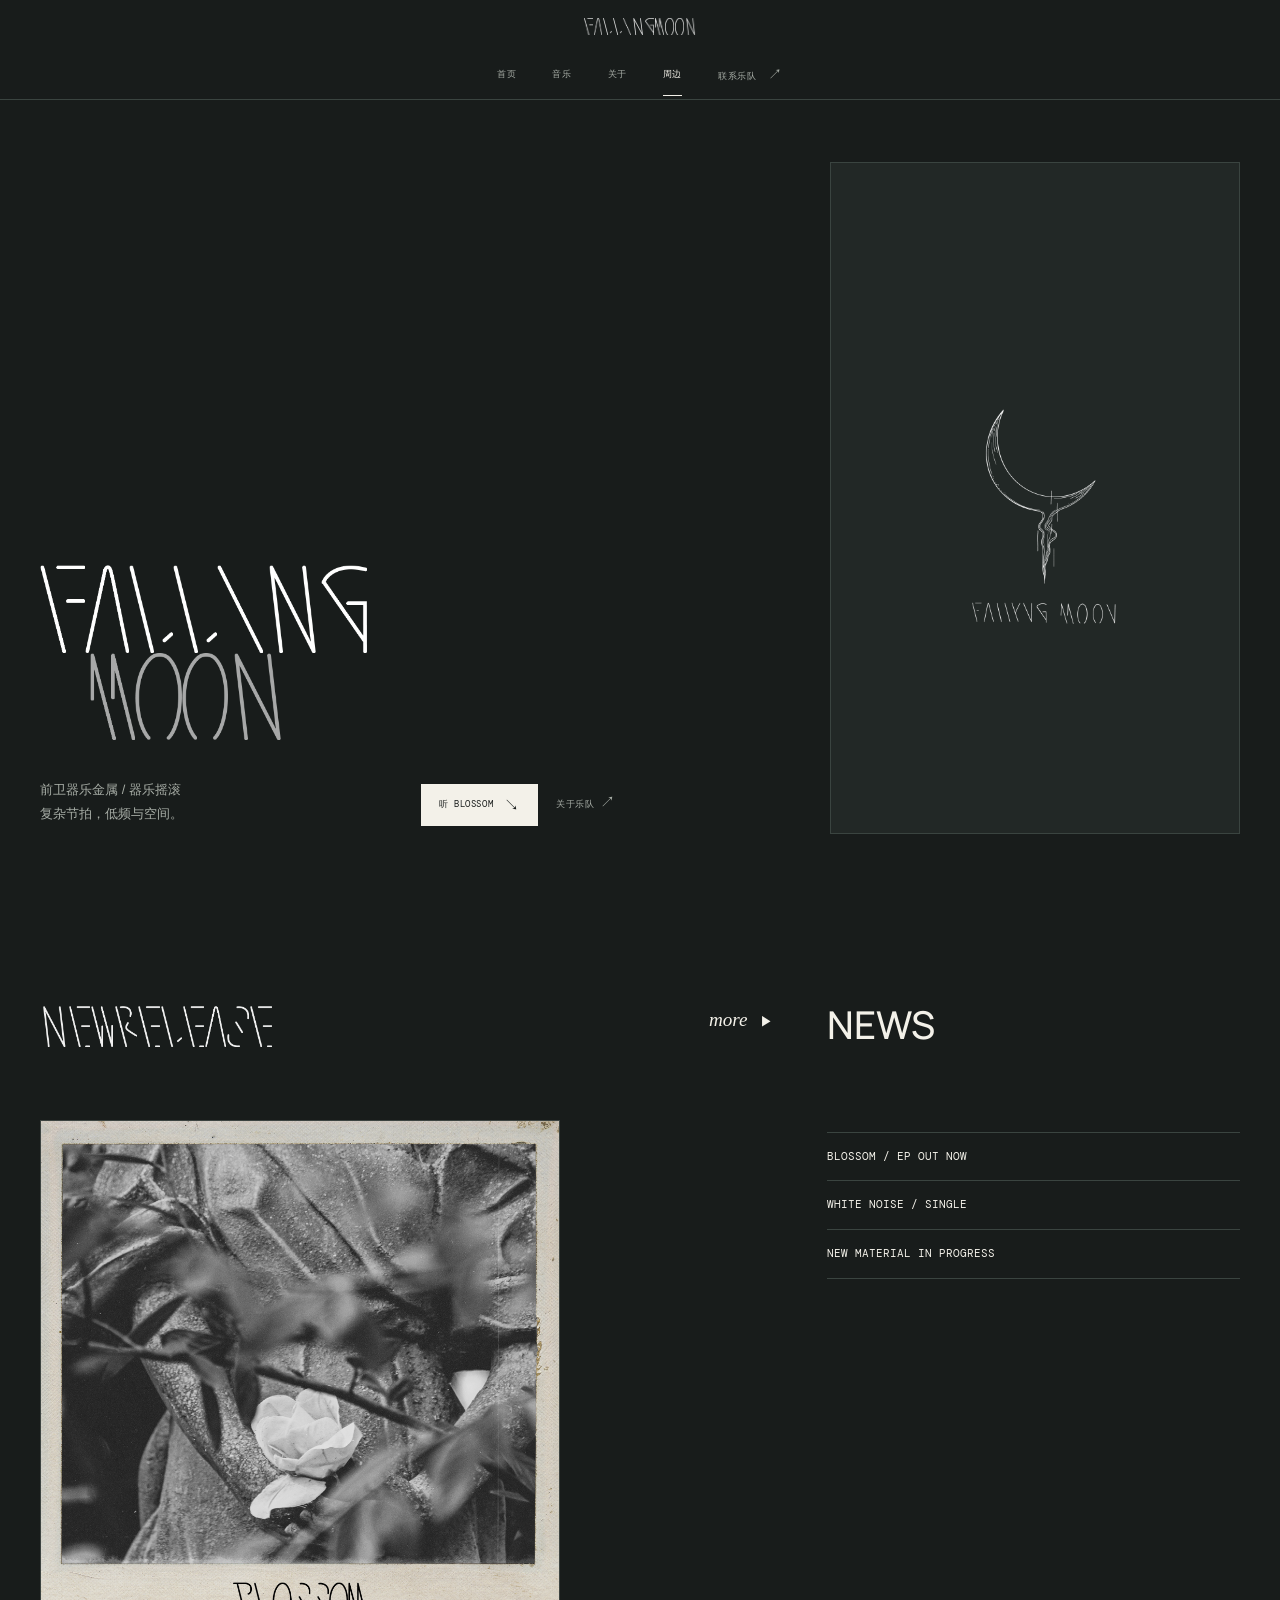
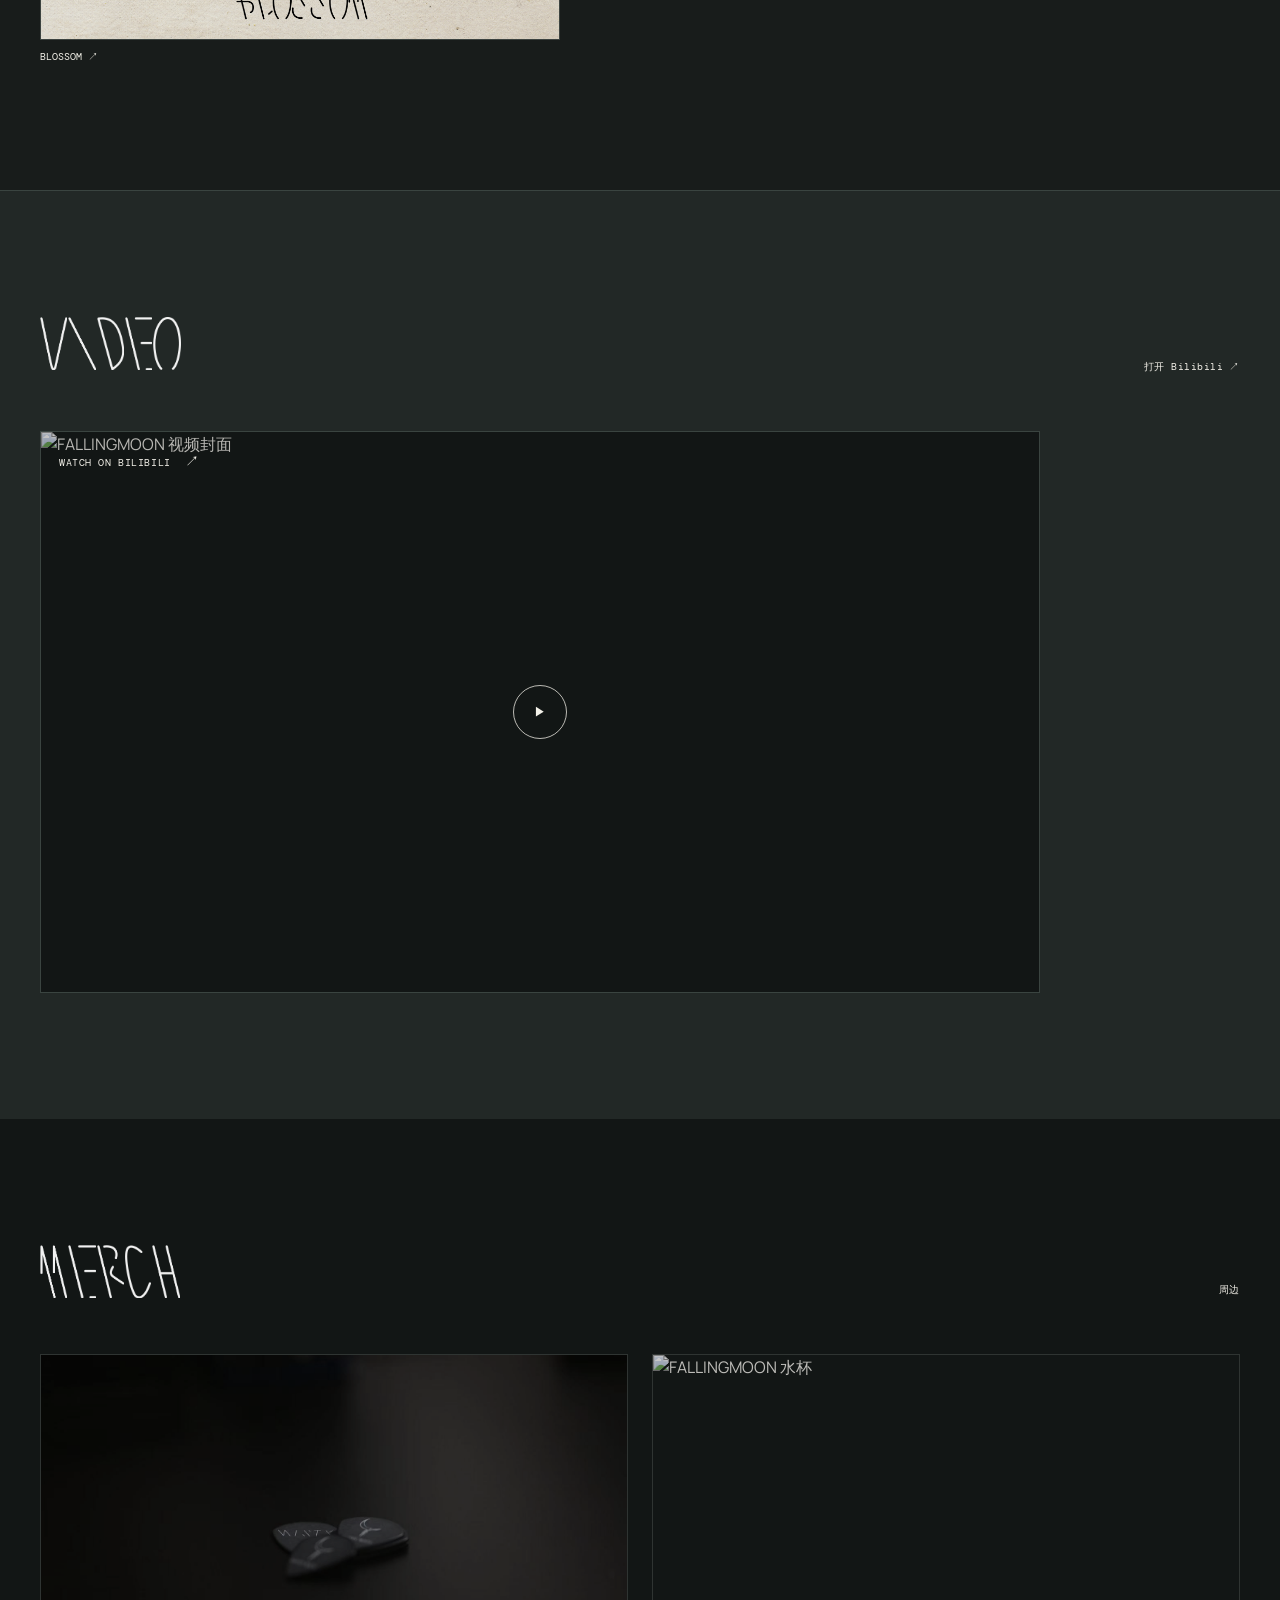
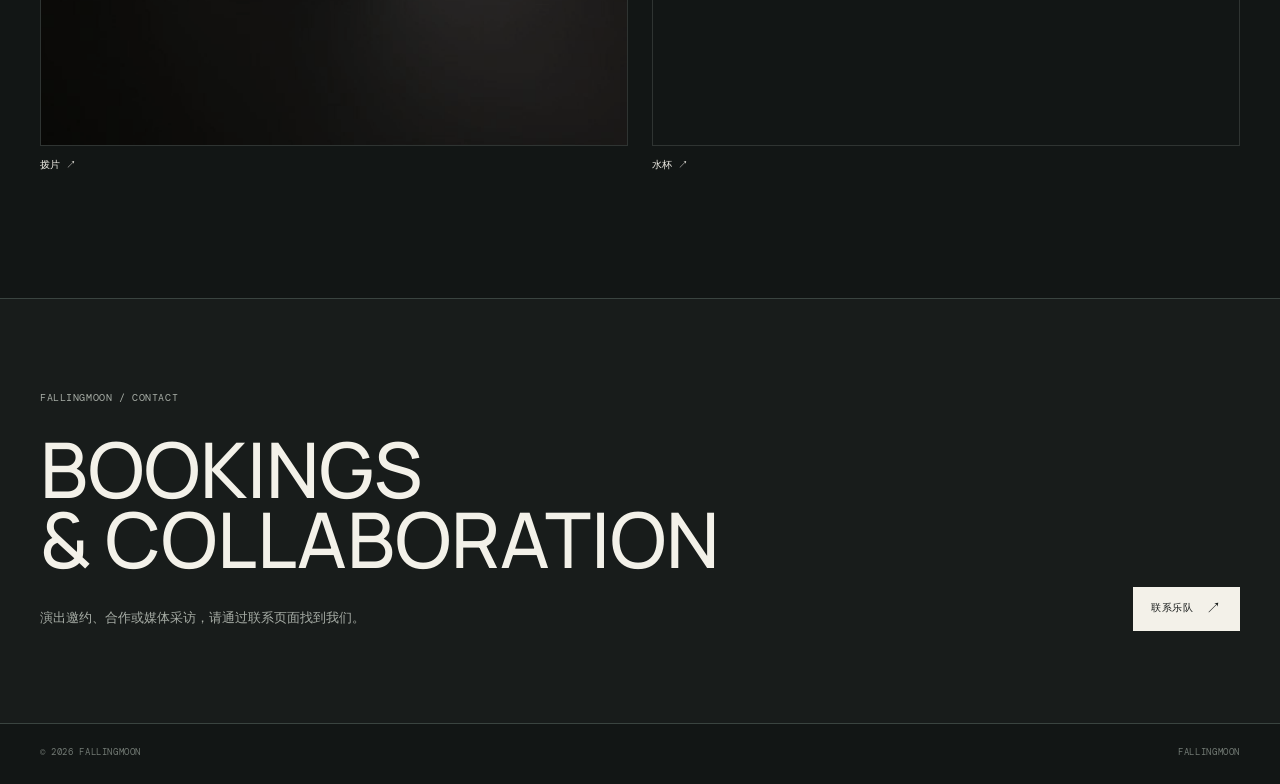
==== commit 994d6fc6: "Add files via upload" ====
--- a/index.html
+++ b/index.html
@@ -5,7 +5,7 @@
   <meta charset="UTF-8">
   <meta name="viewport" content="width=device-width, initial-scale=1.0">
   <meta name="description" content="FALLINGMOON 官方网站。前卫器乐金属摇滚。">
-  <meta name="theme-color" content="#0d0f0f">
+  <meta name="theme-color" content="#181c1b">
   <meta property="og:title" content="FALLINGMOON — Official">
   <meta property="og:description" content="Progressive instrumental metal rock from China.">
   <meta property="og:type" content="website">
@@ -60,15 +60,20 @@
       <div class="shell">
         <div class="home-overview reveal">
           <article class="overview-block overview-release">
-            <div class="overview-heading"><h2 id="musicTitle">NEW RELEASE</h2><a href="music.html" aria-label="查看全部音乐">more <span>▶</span></a></div>
+            <div class="overview-heading">
+              <h2 id="musicTitle" aria-label="NEW RELEASE"><span class="section-glyph" data-glyph-word="NEW RELEASE"
+                  aria-hidden="true"></span></h2><a href="music.html" aria-label="查看全部音乐">more <span>▶</span></a>
+            </div>
             <div class="release-gallery" id="release-details">
-              <a class="release-gallery__item" href="music.html"><img src="img/封面/EP/BLOSSOM.jpg" alt="BLOSSOM EP 封面"><span>BLOSSOM ↗</span></a>
-              <a class="release-gallery__item" href="music.html"><img src="img/封面/单曲/WHITE NOISE_封面.jpg" alt="WHITE NOISE 单曲封面"><span>WHITE NOISE ↗</span></a>
+              <a class="release-gallery__item" href="music.html"><img src="img/封面/EP/BLOSSOM.jpg"
+                  alt="BLOSSOM EP 封面"><span>BLOSSOM ↗</span></a>
             </div>
           </article>
 
           <article class="overview-block overview-news">
-            <div class="overview-heading"><h2>NEWS</h2></div>
+            <div class="overview-heading">
+              <h2>NEWS</h2>
+            </div>
             <ul>
               <li><a href="#release-details">BLOSSOM / EP OUT NOW</a></li>
               <li><a href="#release-details">WHITE NOISE / SINGLE</a></li>
@@ -82,19 +87,25 @@
     <section class="video-section section" id="video" aria-labelledby="videoTitle">
       <div class="shell">
         <div class="section-heading section-heading--row">
-          <h2 id="videoTitle">VIDEO</h2>
-          <a class="section-link" href="https://www.bilibili.com/video/BV14JcdehEM6/" target="_blank" rel="noopener">打开 Bilibili ↗</a>
+          <h2 id="videoTitle" aria-label="VIDEO"><span class="section-glyph" data-glyph-word="VIDEO"
+              aria-hidden="true"></span></h2>
+          <a class="section-link" href="https://www.bilibili.com/video/BV14JcdehEM6/" target="_blank" rel="noopener">打开
+            Bilibili ↗</a>
         </div>
-        <div class="video-frame">
-          <iframe src="https://player.bilibili.com/player.html?bvid=BV14JcdehEM6&amp;page=1&amp;danmaku=0" title="FALLINGMOON 视频" scrolling="no" border="0" frameborder="no" framespacing="0" allowfullscreen="true"></iframe>
-        </div>
+        <a class="video-poster" href="https://www.bilibili.com/video/BV14JcdehEM6/" target="_blank" rel="noopener"
+          aria-label="在 Bilibili 打开 FALLINGMOON 视频">
+          <img src="img/封面/Vedo.jpg" alt="FALLINGMOON 视频封面">
+          <span class="video-poster__label">WATCH ON BILIBILI <b>↗</b></span>
+          <span class="video-poster__play" aria-hidden="true">▶</span>
+        </a>
       </div>
     </section>
 
     <section class="merch-section section" id="merch" aria-labelledby="merchTitle">
       <div class="shell">
         <div class="section-heading section-heading--row">
-          <h2 id="merchTitle">MERCH</h2>
+          <h2 id="merchTitle" aria-label="MERCH"><span class="section-glyph" data-glyph-word="MERCH"
+              aria-hidden="true"></span></h2>
           <span class="section-link">周边</span>
         </div>
         <div class="merch-grid">
@@ -109,6 +120,17 @@
         </div>
       </div>
     </section>
+
+    <section class="contact-entry" id="contact" aria-labelledby="contactEntryTitle">
+      <div class="shell contact-entry__inner">
+        <div>
+          <p class="contact-entry__kicker">FALLINGMOON / CONTACT</p>
+          <h2 id="contactEntryTitle">BOOKINGS<br>&amp; COLLABORATION</h2>
+          <p class="contact-entry__copy">演出邀约、合作或媒体采访，请通过联系页面找到我们。</p>
+        </div>
+        <a class="contact-entry__button" href="contact.html">联系乐队 <span>↗</span></a>
+      </div>
+    </section>
   </main>
 
   <footer class="site-footer">
@@ -121,4 +143,4 @@
   <script src="script.js"></script>
 </body>
 
-</html>
+</html>
--- a/styles.css
+++ b/styles.css
@@ -205,7 +205,7 @@
   .menu-toggle span { display: block; width: 14px; height: 1px; margin: 5px auto; background: currentColor; transition: transform 0.3s var(--ease); }
   .menu-toggle.is-open span:first-child { transform: translateY(3px) rotate(45deg); }
   .menu-toggle.is-open span:last-child { transform: translateY(-3px) rotate(-45deg); }
-  .nav-panel { position: fixed; z-index: 2; inset: 0; display: flex; flex-direction: column; align-items: flex-start; justify-content: center; gap: 25px; padding: 40px; border: 0; background: var(--paper); transform: translateX(100%); transition: transform 0.55s var(--ease); }
+  .nav-panel { position: fixed; z-index: 2; top: 0; bottom: 0; left: 0; display: flex; width: 100%; flex-direction: column; align-items: flex-start; justify-content: center; gap: 25px; padding: 40px; border: 0; background: var(--paper); transform: translateX(-100%); transition: transform 0.55s var(--ease); }
   .nav-panel.is-open { transform: translateX(0); }
   .nav-link { color: var(--ink); font-family: var(--sans); font-size: 1.03rem; font-weight: 500; }
   .nav-link small { display: inline; margin-left: 7px; color: var(--red); font-family: var(--mono); font-size: 0.57rem; }
@@ -303,8 +303,6 @@
 .video-section { border-top: 1px solid var(--line); background: var(--dark-soft); }
 .video-section .section-heading { align-items: baseline; }
 .section-link { font-family: var(--mono); font-size: 0.62rem; letter-spacing: 0.05em; }
-.video-frame { width: min(100%, 1000px); margin-top: 40px; aspect-ratio: 16 / 9; overflow: hidden; border: 1px solid var(--line); background: #000; }
-.video-frame iframe { width: 100%; height: 100%; border: 0; }
 
 .merch-section { background: var(--dark); }
 .merch-grid { display: grid; grid-template-columns: repeat(2, minmax(0, 1fr)); gap: 24px; margin-top: 42px; }
@@ -362,7 +360,6 @@
   .overview-news ul { margin-top: 30px; }
   .video-section, .merch-section { padding-top: 88px; padding-bottom: 88px; }
   .video-section .section-heading { display: flex; align-items: baseline; justify-content: space-between; gap: 18px; }
-  .video-frame { margin-top: 28px; }
   .merch-grid { grid-template-columns: 1fr; gap: 34px; }
   .subpage-hero { padding: 82px 0 66px; }
   .subpage-title { font-size: clamp(3.6rem, 17vw, 6.2rem); }
@@ -561,3 +558,169 @@
   .contact-section__inner { padding-top: 88px; padding-bottom: 88px; }
   .site-footer__inner { flex-direction: column; gap: 8px; }
 }
+
+:root {
+  --paper: #181c1b;
+  --ink: #f3f1e9;
+  --soft: #a7ada6;
+  --muted: #727a74;
+  --line: #3a4440;
+  --dark: #121615;
+  --dark-soft: #222826;
+  --dark-line: rgba(243, 241, 233, 0.2);
+}
+
+body { background: var(--paper); }
+.site-header { background: var(--paper); border-color: var(--line); }
+.hero { background: var(--paper); }
+.hero__image-wrap { background: var(--dark-soft); border-color: var(--line); }
+.video-section { background: var(--dark-soft); border-color: var(--line); }
+.merch-section { background: var(--dark); }
+.site-footer { background: var(--dark); border-color: var(--line); }
+
+.section-glyph {
+  display: flex;
+  align-items: stretch;
+  height: clamp(2.45rem, 4.1vw, 4.1rem);
+  max-width: 100%;
+  gap: 1px;
+}
+.section-glyph img {
+  width: auto;
+  height: 100%;
+  border: 0;
+  filter: invert(1);
+  opacity: 0.94;
+  object-fit: contain;
+}
+.overview-heading h2, .section-heading h2 { display: flex; align-items: stretch; min-width: 0; }
+.overview-heading h2 .section-glyph { height: clamp(2.25rem, 3.25vw, 3.35rem); }
+.overview-release .release-gallery { grid-template-columns: minmax(0, 520px); }
+.release-gallery__item img { aspect-ratio: 1; }
+
+.video-poster {
+  position: relative;
+  display: block;
+  width: min(100%, 1000px);
+  aspect-ratio: 16 / 9;
+  overflow: hidden;
+  border: 1px solid var(--line);
+  background: var(--dark);
+}
+.video-poster img {
+  width: 100%;
+  height: 100%;
+  object-fit: cover;
+  filter: grayscale(0.18) saturate(0.82) brightness(0.76);
+  transition: transform 0.9s var(--ease), filter 0.5s ease;
+}
+.video-poster:hover img {
+  filter: grayscale(0) saturate(0.94) brightness(0.9);
+  transform: scale(1.025);
+}
+.video-poster__label {
+  position: absolute;
+  top: 18px;
+  left: 18px;
+  color: var(--ink);
+  font-family: var(--mono);
+  font-size: 0.6rem;
+  letter-spacing: 0.06em;
+}
+.video-poster__label b {
+  margin-left: 8px;
+  font-family: var(--sans);
+  font-size: 0.9rem;
+  font-weight: 400;
+}
+.video-poster__play {
+  position: absolute;
+  top: 50%;
+  left: 50%;
+  display: grid;
+  width: 54px;
+  height: 54px;
+  place-items: center;
+  color: var(--ink);
+  border: 1px solid rgba(243, 241, 233, 0.75);
+  border-radius: 50%;
+  font-size: 0.75rem;
+  transform: translate(-50%, -50%);
+  transition: background 0.3s ease, color 0.3s ease, transform 0.3s var(--ease);
+}
+.video-poster:hover .video-poster__play {
+  color: var(--dark);
+  background: var(--ink);
+  transform: translate(-50%, -50%) scale(1.06);
+}
+
+.contact-entry {
+  border-top: 1px solid var(--line);
+  background: var(--paper);
+}
+.contact-entry__inner {
+  display: flex;
+  align-items: flex-end;
+  justify-content: space-between;
+  gap: 48px;
+  min-height: 390px;
+  padding-top: 92px;
+  padding-bottom: 92px;
+}
+.contact-entry__kicker {
+  margin: 0 0 28px;
+  color: var(--soft);
+  font-family: var(--mono);
+  font-size: 0.6rem;
+  letter-spacing: 0.06em;
+}
+.contact-entry h2 {
+  margin: 0;
+  color: var(--ink);
+  font-size: clamp(2.8rem, 6vw, 6.2rem);
+  font-weight: 500;
+  letter-spacing: 0;
+  line-height: 0.92;
+}
+.contact-entry__copy {
+  max-width: 350px;
+  margin: 30px 0 0;
+  color: var(--soft);
+  font-size: 0.84rem;
+  line-height: 1.9;
+}
+.contact-entry__button {
+  display: inline-flex;
+  align-items: center;
+  gap: 13px;
+  min-height: 44px;
+  padding: 0 17px;
+  color: var(--paper);
+  border: 1px solid var(--ink);
+  background: var(--ink);
+  font-family: var(--mono);
+  font-size: 0.6rem;
+  letter-spacing: 0.06em;
+  white-space: nowrap;
+  transition: color 0.3s ease, background 0.3s ease, transform 0.3s var(--ease);
+}
+.contact-entry__button span { font-family: var(--sans); font-size: 0.95rem; }
+.contact-entry__button:hover {
+  color: var(--ink);
+  background: transparent;
+  transform: translateY(-2px);
+}
+
+@media (max-width: 720px) {
+  .nav-panel { display: none; }
+  .nav-panel.is-open { display: flex; transform: translateX(0); }
+  .section-glyph { height: 2.65rem; }
+  .overview-heading h2 .section-glyph { height: 2.35rem; }
+  .overview-release .release-gallery { grid-template-columns: minmax(0, 1fr); margin-top: 48px; }
+  .video-poster { margin-top: 28px; }
+  .video-poster__label { top: 12px; left: 12px; font-size: 0.52rem; }
+  .video-poster__play { width: 46px; height: 46px; }
+  .contact-entry__inner { display: block; min-height: 0; padding-top: 86px; padding-bottom: 86px; }
+  .contact-entry h2 { font-size: clamp(2.65rem, 13vw, 4.4rem); }
+  .contact-entry__button { margin-top: 36px; }
+}
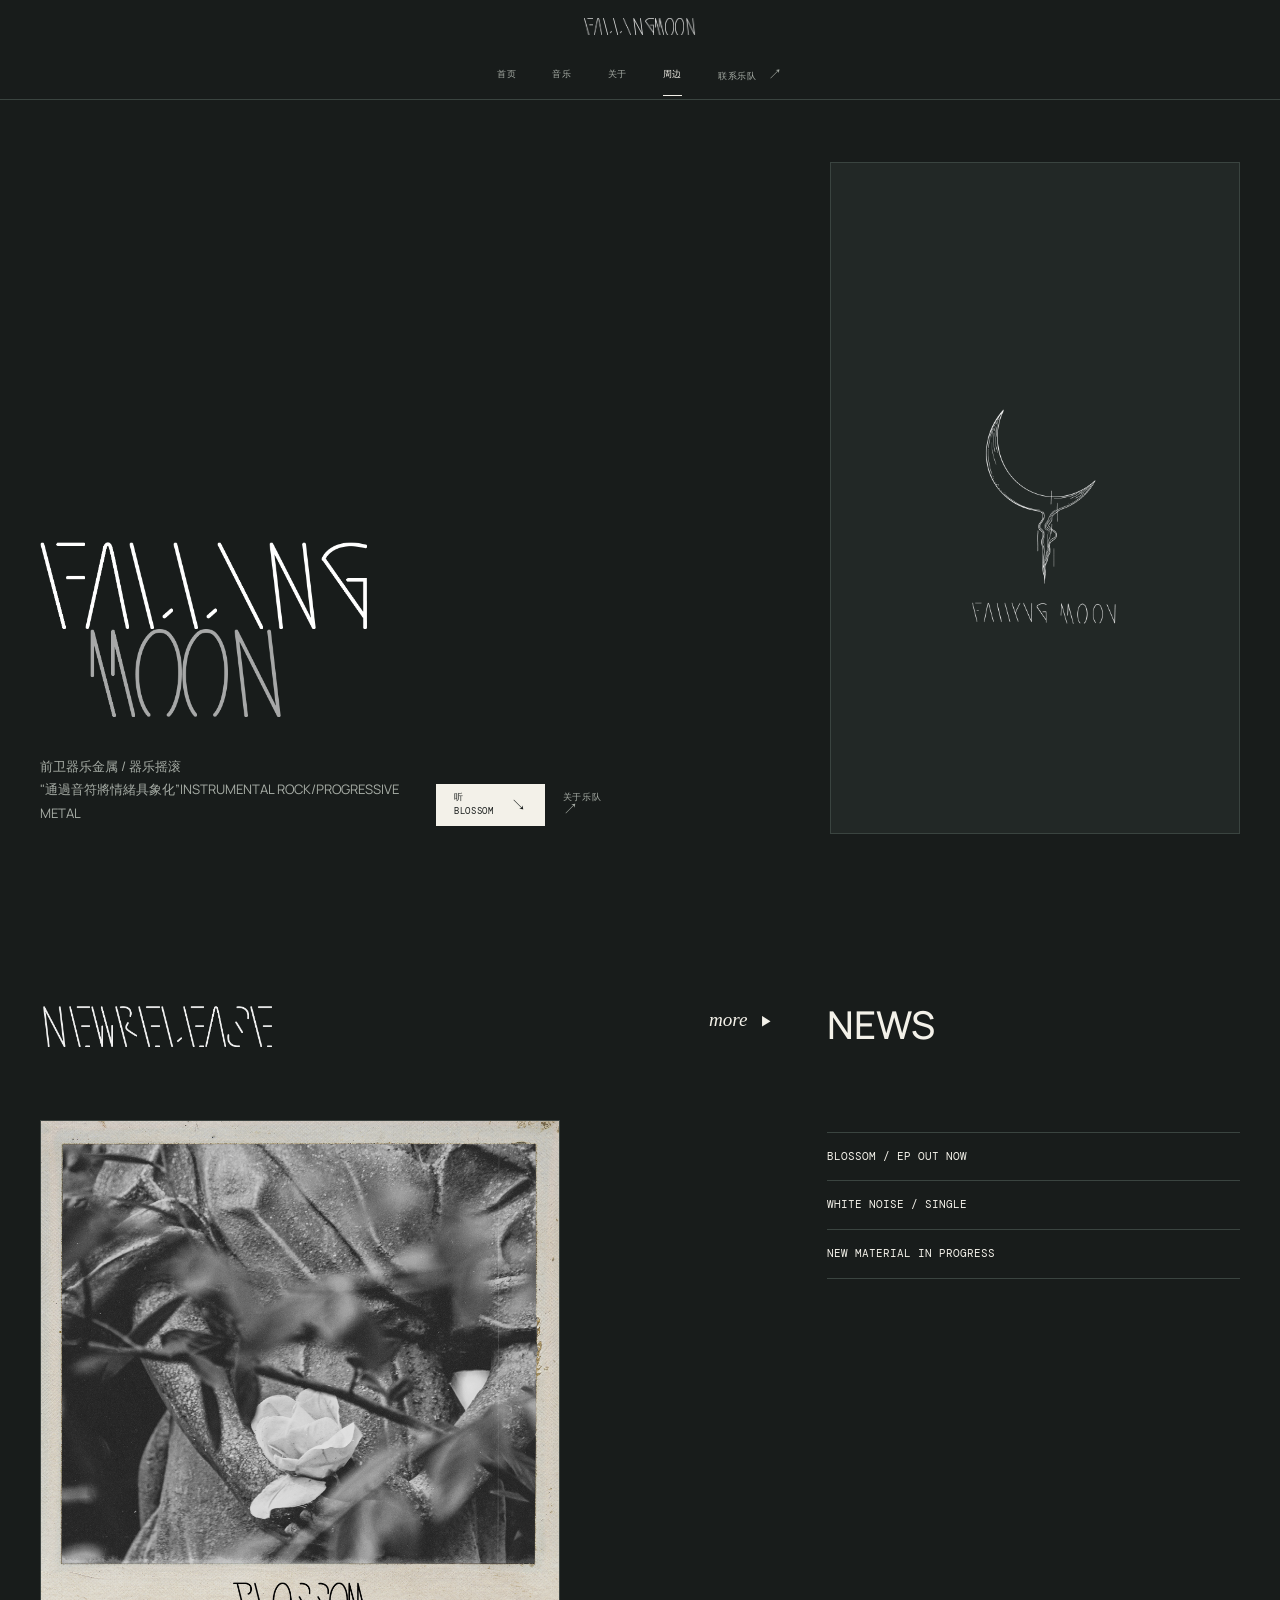
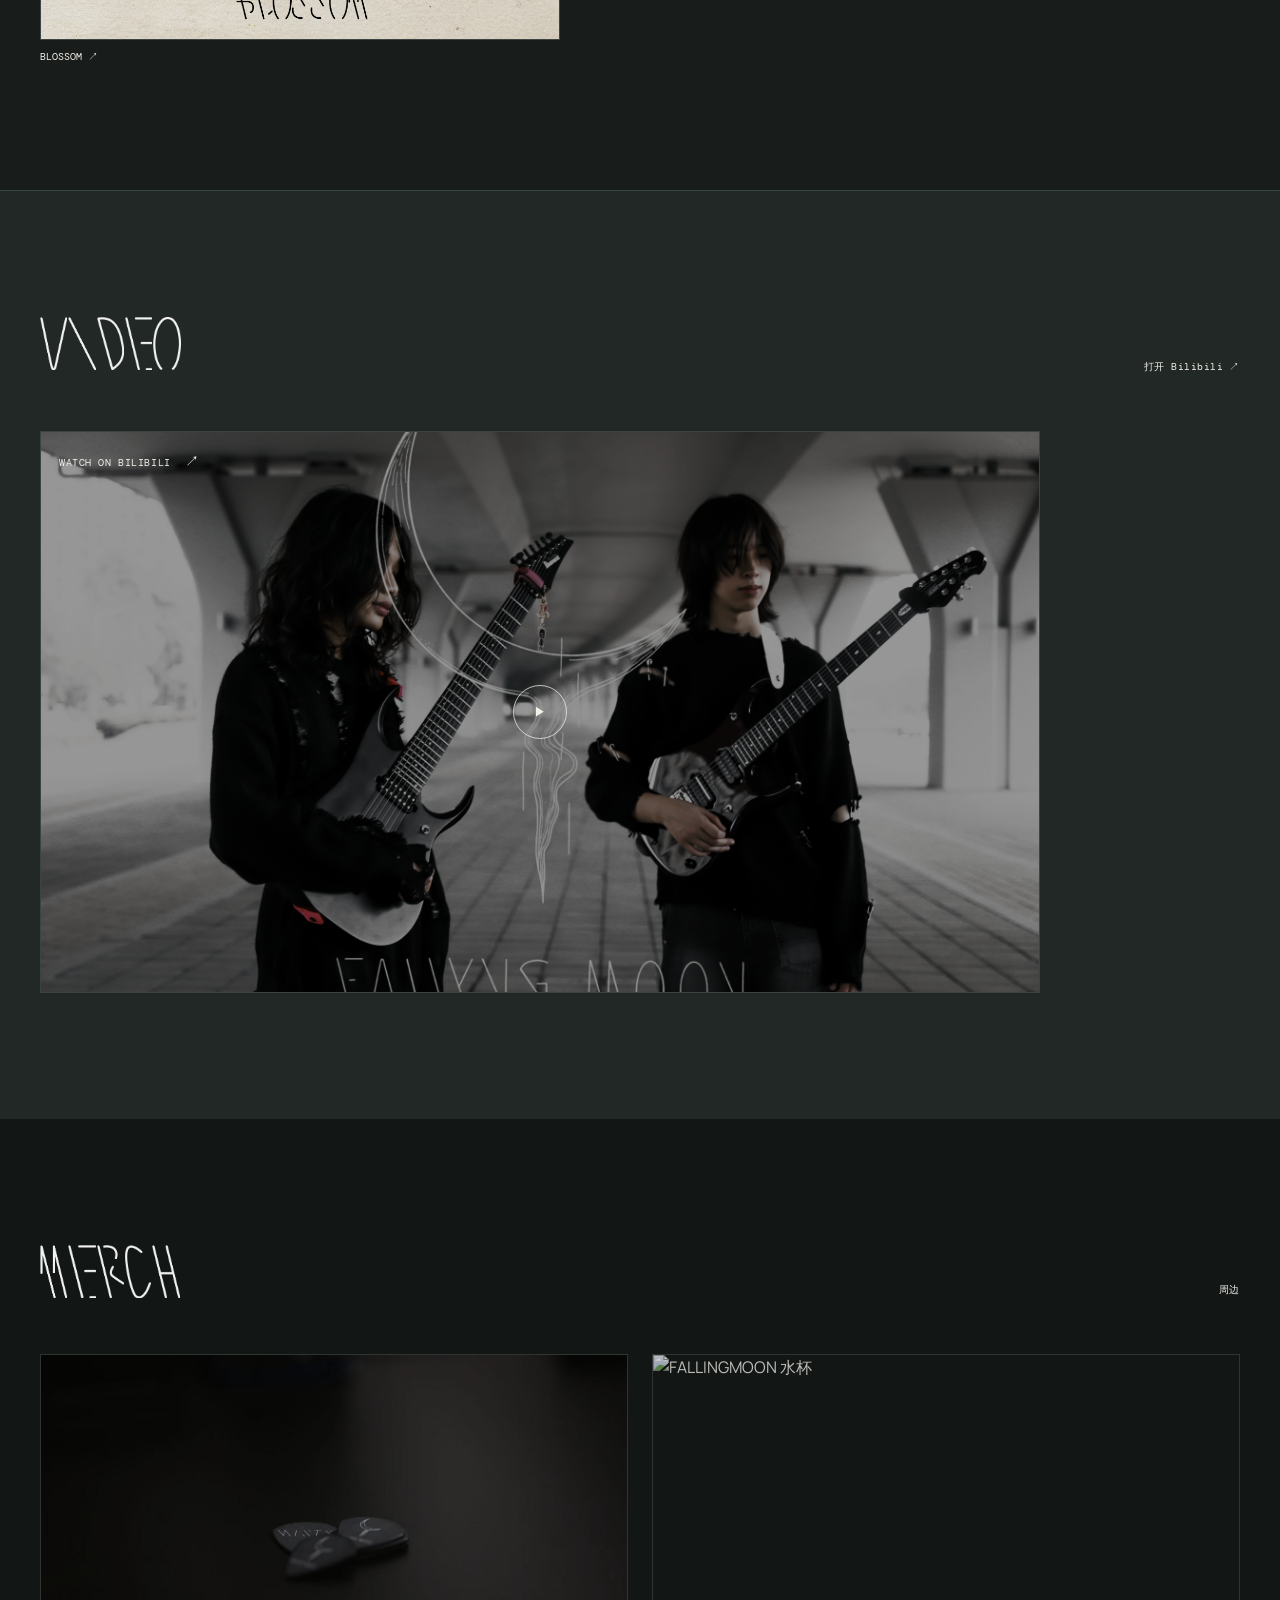
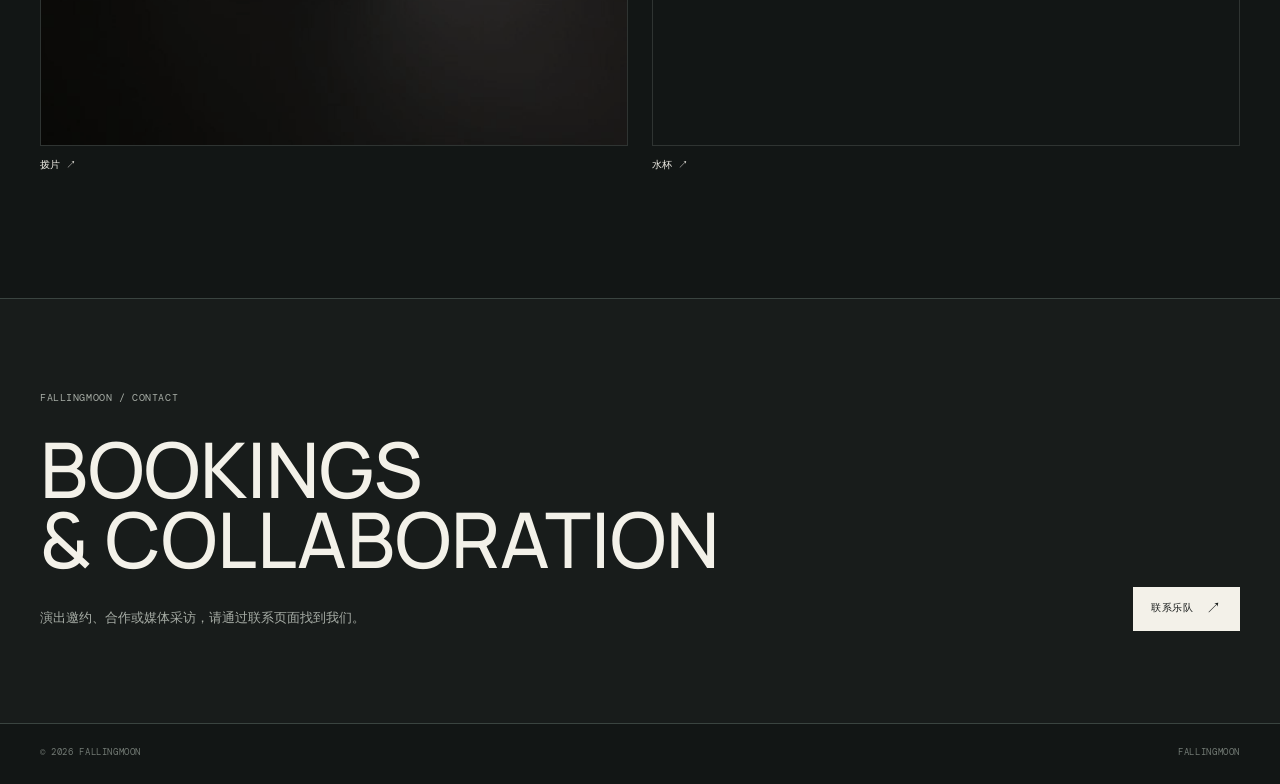
==== commit d1e96c3a: "Add files via upload" ====
--- a/index.html
+++ b/index.html
@@ -47,7 +47,8 @@
           <span class="hero__glyph-row hero__glyph-row--outline" data-glyph-word="MOON" aria-hidden="true"></span>
         </h1>
         <div class="hero__bottom">
-          <p class="hero__lead">前卫器乐金属 / 器乐摇滚<br>复杂节拍，低频与空间。</p>
+          <p class="hero__lead">前卫器乐金属 / 器乐摇滚<br>"通過音符將情緒具象化”INSTRUMENTAL
+            ROCK/PROGRESSIVE METAL</p>
           <div class="hero__actions">
             <a class="button button--dark" href="#music">听 BLOSSOM <span>↘</span></a>
             <a class="text-link" href="about.html">关于乐队 <span>↗</span></a>
